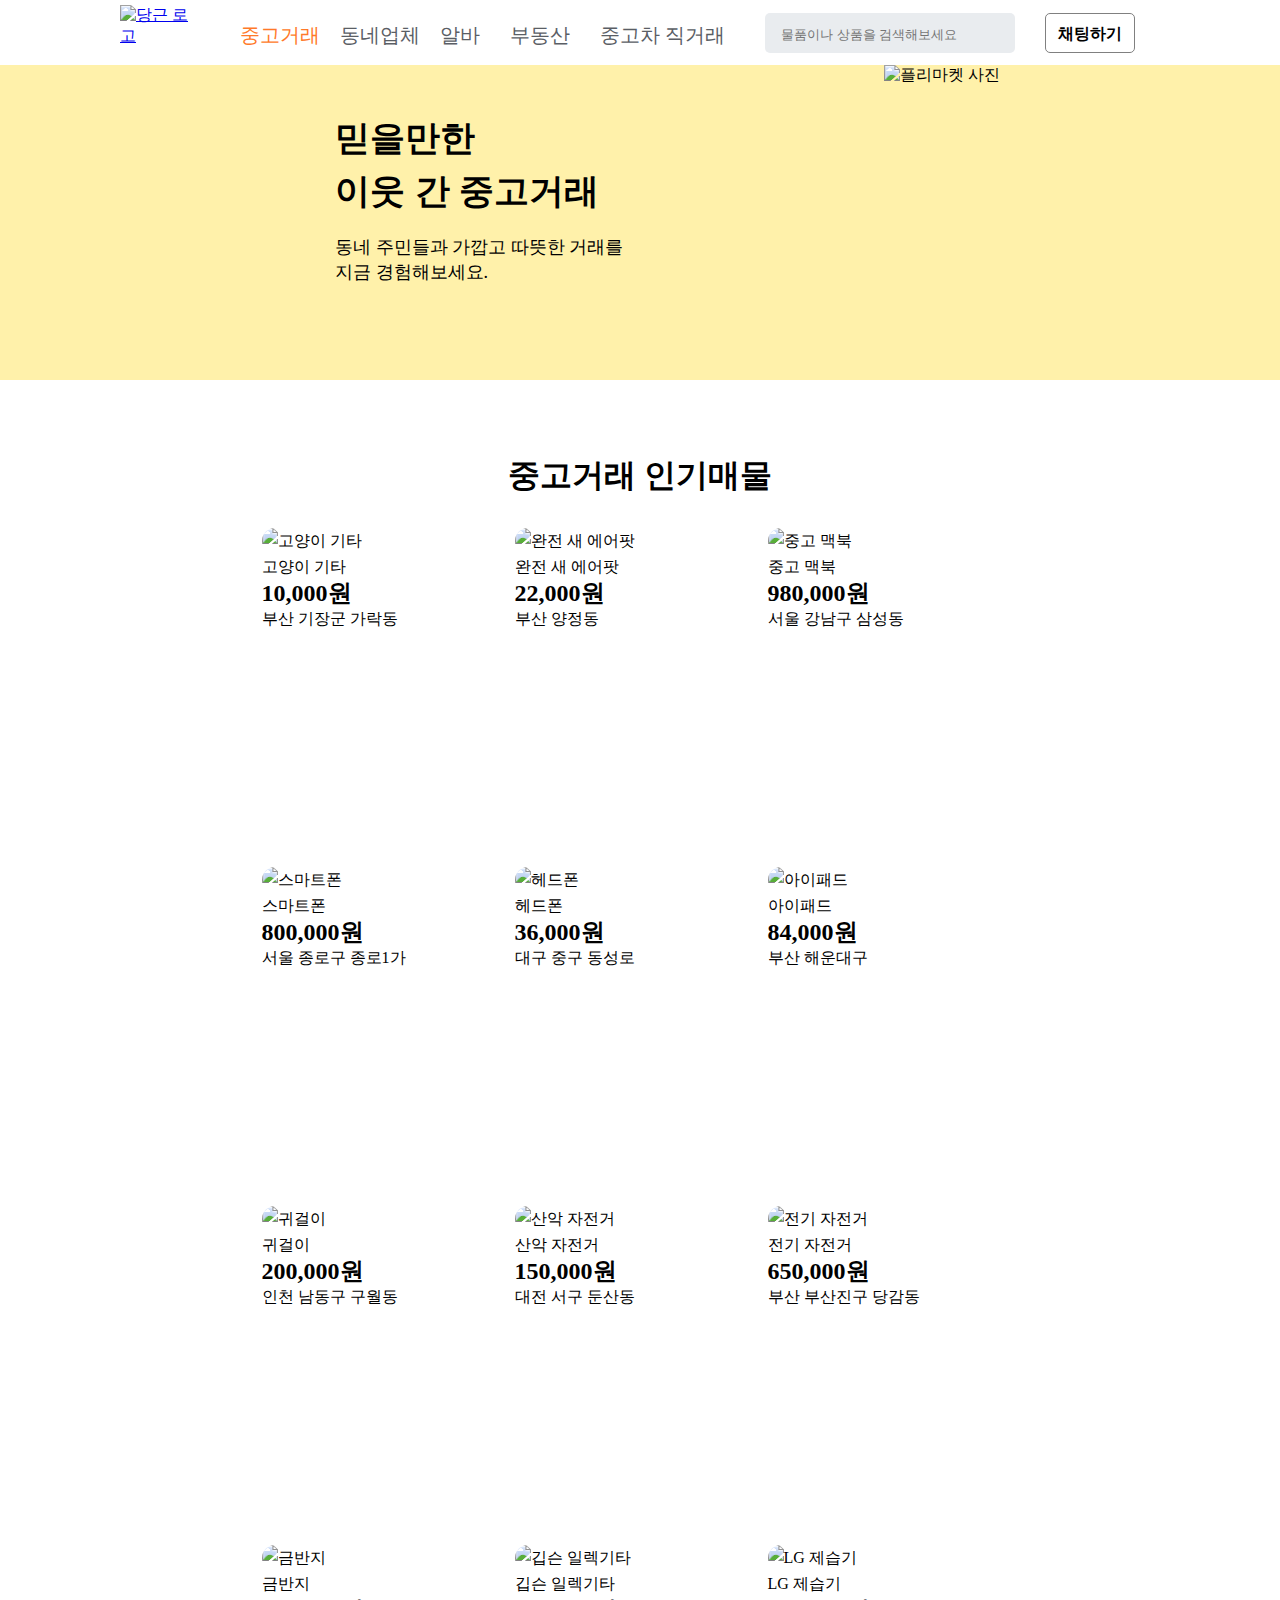
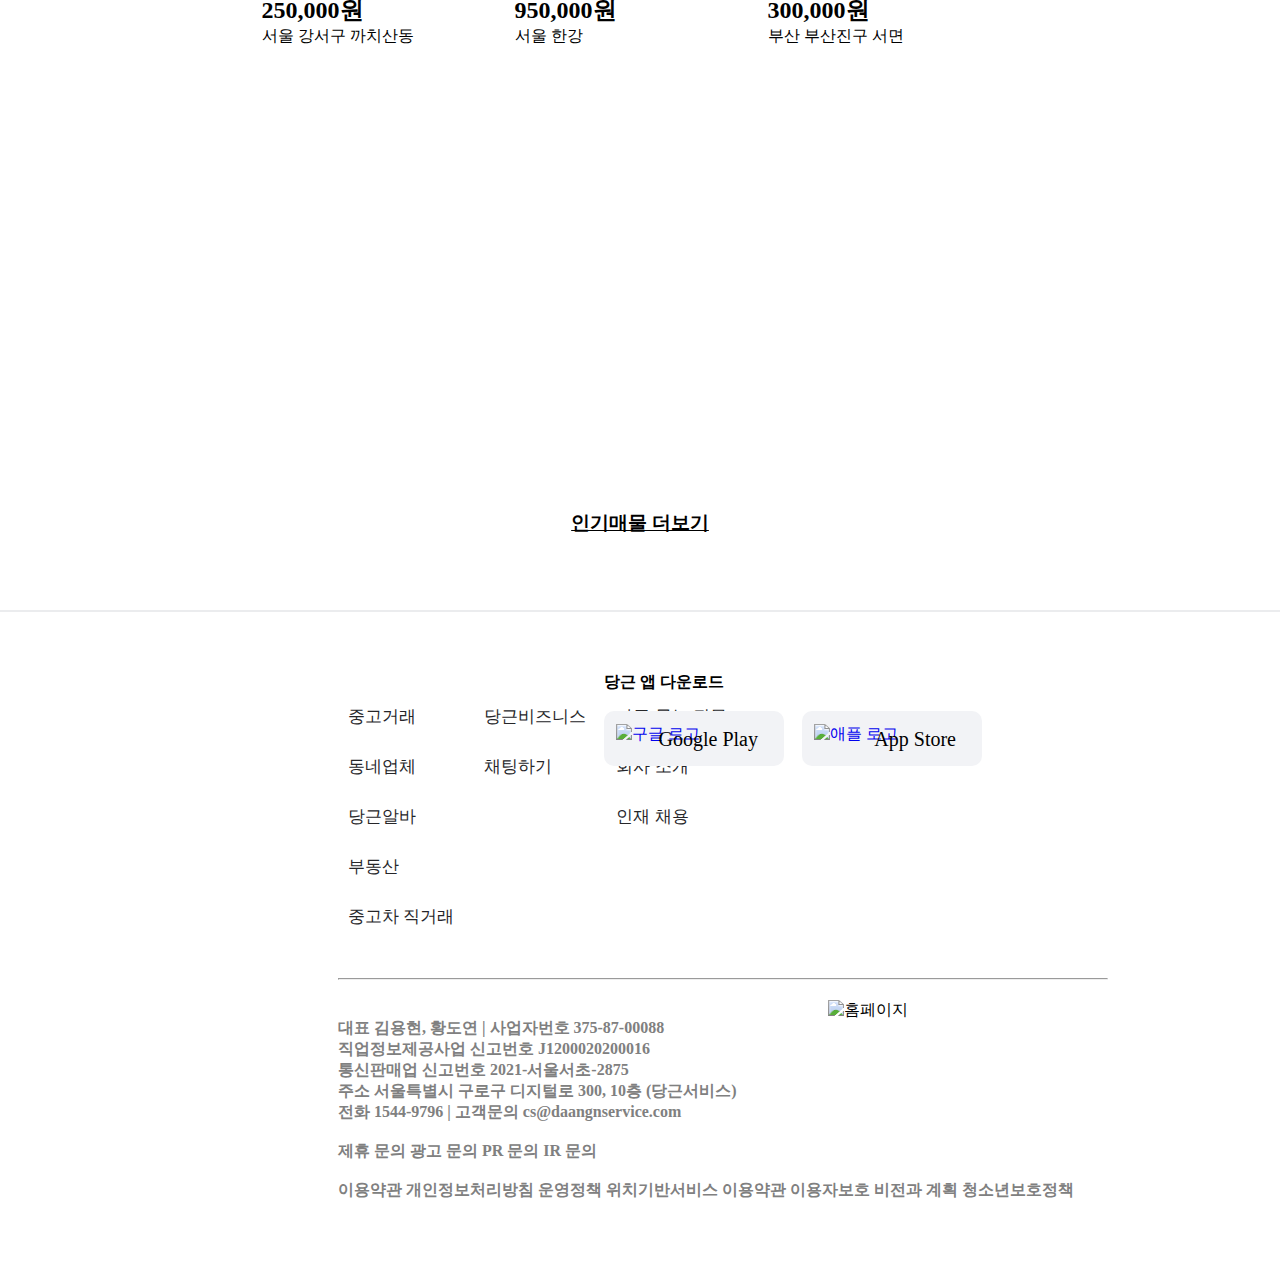
==== Web/fleamarket.html @ 8ed198dc "first commit" ====
<!DOCTYPE html>
<html lang="ko">
  <head>
    <meta charset="UTF-8" />
    <meta name="viewport" content="width=device-width, initial-scale=1.0" />
    <title>당근마켓 클론</title>
    <link rel="stylesheet" href="style.css"/>
   
  </head>
  <body>
    <header class="scroll_bar">
        <div class="header_container">
          <div class="logo">
            <a href="./index.html"><img src="../assets/daangn-clone-logo.png" alt="당근 로고" width="110px"></a>
          </div>
          
          <div class="headButton">
            <a href="./fleamarket.html"><div id="headclick6">중고거래</div></a>
            <div id="headclick2">동네업체</div>
            <div id="headclick3">알바</div>
            <div id="headclick4">부동산</div>
            <div id="headclick5">중고차 직거래</div>
          </div>

          <div class="head_chat">
            <h4>채팅하기</h4>
          </div>
          <input type="text" class="head_search" placeholder="물품이나 상품을 검색해보세요">
        </div>
      </header>

      <main>
        <div class="fleamarket_container">
            <div class="mainfleainfo">
                <div class="mainfleacontainer">
                    <h1 class="fleamarket_ibm-plex-sans-kr-regular">믿을만한<br>이웃 간 중고거래</h1>
                    <br>
                    <p class="fleamarket_p">동네 주민들과 가깝고 따뜻한 거래를<br>지금 경험해보세요.</p>
                </div>
                <div class="fleamarket_picture">
                    <img src="../assets/fleamarketpicture.jpg" alt="플리마켓 사진" width="400" height="315">
                </div>
            </div>
    
            <h1 class="fleamarket_h1">중고거래 인기매물</h1>
            
            <div class="flea_box">
              
            </div>
            <h3 class="fleamarket_h3">인기매물 더보기</h3>
        </div>
      </main>


      <hr color="#ebecee">
      <footer class="footer_d">
        <div class="footer_text">
          <div class="footer_text_div">
            <h4>당근 앱 다운로드</h4>
            <br>
            <a href="https://play.google.com/store/apps/details?id=com.towneers.www" target = "_blank">
              <section id="downloadButton-black">
                <div id="download_picture"><img src="../assets/google-logo-black.png" alt="구글 로고" width="30px" height="25px"></div>
                <div id="download_write-black">Google Play</div>
              </section>
            </a>
            <a href="https://apps.apple.com/us/app/karrot-buy-sell-locally/id1018769995" target = "_blank">
              <section id="downloadButton-black">
                <div id="download_picture"><img src="../assets/apple-logo-black.png" alt="애플 로고" width="30px" height="25px"></div>
                <div id="download_write-black">App Store</div>
              </section>
            </a>
          </div>

          <div class="footer_text_ul">
          <ul>
            <li>중고거래</li>
            <li>동네업체</li>
            <li>당근알바</li>
            <li>부동산</li>
            <li>중고차 직거래</li>
          </ul>
          <ul>
            <li>당근비즈니스</li>
            <li>채팅하기</li>
          </ul>
          <ul>
            <li>자주 묻는 질문</li>
            <li>회사 소개</li>
            <li>인재 채용</li>
          </ul>
        </div>
          <br>
          <br>
          <hr>
          <div class="footer_text_under">
            <img src="../assets/footer_picture.png" alt="홈페이지" width="280" height="55">
            <br>
            <h4>대표 김용현, 황도연 | 사업자번호 375-87-00088</h4>
            <h4>직업정보제공사업 신고번호 J1200020200016</h4>
            <h4>통신판매업 신고번호 2021-서울서초-2875</h4>
            <h4>주소 서울특별시 구로구 디지털로 300, 10층 (당근서비스)</h4>
            <h4>전화 1544-9796 | 고객문의 cs@daangnservice.com</h4>
            <br>
            <h4>제휴 문의     광고 문의     PR 문의     IR 문의</h4>
            <br>
            <h4>이용약관   개인정보처리방침   운영정책   위치기반서비스 이용약관   이용자보호 비전과 계획   청소년보호정책</h4>
          </div>
        </div>
      </footer>

      <script src="./script.js"></script>
  </body>
</html>
---- Web/style.css ----
.ibm-plex-sans-kr-regular {
  font-family: "IBM Plex Sans KR", sans-serif;
  font-weight: 650;
  font-style: normal;
  font-size : 45px;
  line-height : 1.5;
}

.fleamarket_ibm-plex-sans-kr-regular {
  font-family: "IBM Plex Sans KR", sans-serif;
  font-weight: 650;
  font-style: normal;
  font-size : 35px;
  line-height : 1.5;
}

.nanum-gothic-regular {
  font-family: "Nanum Gothic", sans-serif;
  font-style: normal;
  color : gray;
  font-size : 18px;
  line-height : 1.5;
}

.nanum-gothic-regular-orange {
  font-family: "Nanum Gothic", sans-serif;
  font-style: bolder;
  color : #FF6F0F;
  font-size : 18px;
  line-height : 1.5;
}

.head-nanum-gothic-regular {
  font-family: "Nanum Gothic", sans-serif;
  font-style: light;
  color : #868e96;
  font-size : 12px;
  line-height : 1.5;
}

.p-nanum-gothic-regular {
  font-family: "Nanum Gothic", sans-serif;
  font-style: light;
  color : #7c7c7c;
  font-size : 12px;
  line-height : 1.5;
}

* {
  margin: 0;
  padding: 0;
  box-sizing: border-box;
}

.logo {
  cursor : pointer;
  width : 70px;
}

.footer_d {
  height : 620px;
  background-color : white;
  position : relative;
}

.footer_text {
  width : 770px;
  height : 530px;
  margin : 40px 338px 0px 338px;
  
}

.footer_text_under > h4 {
  font-size : 16px;
  color : gray;
}

.footer_text_under {
  width : 770px;
  height : 200px;
  margin : 20px 0px 0px 0px;
  position : relative;
}

.footer_text_under > img {
  position : absolute;
  right : 0px;
  top : 0px
}

ul {
  padding : 40px 0px 0px 10px;
  display : inline-block;
  margin-right : 20px;
}

li {
  list-style : none;
  font-size : 17px;
  line-height : 50px;
  color : #262629;
}

footer > hr {
  width : 120px;
  border-color : #f5f5f7;
}

.container-yellow {
  position : relative;
  background-color : #FFFAE0;
  height : 760px;
}

.main-footer_hr {
  border-color : #f5f5f7;
}

.container-white {
  position : relative;
  background-color : #f9f9f9;
  height : 750px;
}

.container-green {
  position : relative;
  background-color : #f5fdeb;
  height : 750px;
  border-top-width : 2px;
  border-color : gray;
}

.container-text-white {
  position  : absolute;
  top : 245px;
  right : 300px;
}

.container-red {
  position : relative;
  background-color : #fff8f1;
  height : 750px;
}

.container-text-red {
  position  : absolute;
  top : 194px;
  left : 238px;
}

.container-text-green {
  position  : absolute;
  top : 194px;
  left : 250px;
}

header {
  background-color : white;
  height : 65px;
}

.header_container {
  position : relative;
  margin : 5px 135px 5px 120px;
}

.headButton {
  margin : 5px 135px 5px 120px;
  height : 50px;
}

#headclick {
  color : #5a5e65;
  text-align : center;
  position : absolute;
  padding : 12px 0px;
  top : 5px;
  font-size : 20px;
}

#headclick:hover {
  color : #868e96;
  cursor : pointer;
}

#headclick2:hover {
  color : #868e96;
  cursor : pointer;
}

#headclick3:hover {
  color : #868e96;
  cursor : pointer;
}

#headclick4:hover {
  color : #868e96;
  cursor : pointer;
}

#headclick5:hover {
  color : #868e96;
  cursor : pointer;
}

#headclick6:hover {
  cursor : pointer;
}

#headclick2 {
  color : #5a5e65;
  text-align : center;
  position : absolute;
  padding : 12px 0px;
  left : 220px;
  top : 5px;
  font-size : 20px;
}

#headclick3 {
  color : #5a5e65;
  text-align : center;
  position : absolute;
  padding : 12px 0px;
  left : 320px;
  top : 5px;
  font-size : 20px;
}

#headclick4 {
  color : #5a5e65;
  text-align : center;
  position : absolute;
  padding : 12px 0px;
  left : 390px;
  top : 5px;
  font-size : 20px;
}

#headclick5 {
  color : #5a5e65;
  text-align : center;
  position : absolute;
  padding : 12px 0px;
  left : 480px;
  top : 5px;
  font-size : 20px;
}

#headclick6 {
  color : #ff7929;
  text-align : center;
  position : absolute;
  padding : 12px 0px;
  top : 5px;
  font-size : 20px;

}

.scroll_bar {
  position : fixed;
  width : 100%;
  top : 0;
  z-index : 100;
}

.indexcontainer {
  height : 3760px;
}

#text-box {
  padding-left : 205px;
  padding-top : 284px;
  
}

.mascot {
  position : absolute;
  bottom : 0;
  right : 45px;
  top : 1px;

}

#downloadButton {
  position : relative;
  width : 180px;
  height : 55px;
  background-color : #FF6F0F;
  border-radius : 10px;
  float : left;
  margin-right : 18px; 
}

#downloadButton-black {
  position : relative;
  width : 180px;
  height : 55px;
  background-color : #f2f3f6;
  border-radius : 10px;
  float : left;
  margin-right : 18px; 
}

#download_picture {
  padding : 13px 0px 0px 12px;
}

#download_write {
  font-size : 20px;
  text-align : center;
  color : white;
  position : absolute;
  top : 17px;
  right : 26px;
}

#download_write-black {
  font-size : 20px;
  text-align : center;
  color : black;
  position : absolute;
  top : 17px;
  right : 26px;
}

.mainfleainfo {
  background-color : #FFF1AA;
  height: 380px;
  position : relative;
}

.mainfleacontainer {
  margin : 0px 335px 0px 335px;
  height : 315px;
  padding : 112px 0px 100px 0px;
}

.fleamarket_p {
  font-size : 18px;
  line-height : 1.4;
}

.fleamarket_picture {
  position : absolute;
  top : 65px;
  right : 280px
}

.fleamarket_h1 {
  text-align : center;
  padding : 74px 0px 0px 0px;
}

.fleamarket_h3 {
  text-align : center;
  padding : 10px 0px 0px 0px;
  text-decoration : underline;
}

.fleamarket_container {
  height : 2210px;
}

.head_chat {
  border-radius : 5px;
  border : 1.2px solid gray;
  width : 90px;
  height : 40px;
  text-align : center;
  padding : 10px 0px 0px 0px;
  position : absolute;
  right : 10px;
  top : 8px;
}

.head_search {
  border-radius : 5px;
  background-color : #e9ecef;
  width : 250px;
  height : 40px;
  text-align : left;
  padding : 2px 0px 0px 16px;
  position : absolute;
  right : 130px;
  top : 8px;
  border-width : 0px;

}

.main_tmpPicture {
  position : relative;
  height : 750px;
  width: 655px;
  top : 38px;
  left : 180px

}

.main_supportPicture {
  position : relative;
  height : 750px;
  width: 655px;
  top : 38px;
  left : 200px

}

#grayButton {
  background-color : #E9ECEF;
  width : 110px;
  height : 48px;
  border-radius : 7px;
  text-align : center;
  padding : 14px 0px 0px 0px;
  display : inline-block;
}

#grayButton2 {
  background-color : #E9ECEF;
  width : 190px;
  height : 48px;
  border-radius : 7px;
  text-align : center;
  padding : 14px 0px 0px 0px;
  display : inline-block;
  margin-left : 10px;
}

#grayButton3 {
  background-color : #E9ECEF;
  width : 160px;
  height : 48px;
  border-radius : 7px;
  text-align : center;
  padding : 14px 0px 0px 0px;
  display : inline-block;
}

.main_vPicture {
  position : absolute;
  height : 750px;
  width: 655px;
  top : 30px;
  right : 190px;
}

#village_info {
  width : 120px;
  height : 150px;
  display : inline-block;
}

#village_info_left {
  width : 120px;
  height : 150px;
  display : inline-block;
  margin-left : 10px;
}

#village_text {
  padding-top : 8px;
  padding-left : 3px;
}

.footer_text_ul {
  display: flex;
}

.footer_text_div {
  position : absolute;
  top : 20px;
  right : 280px;
}

.flea_box {
  width : 757px;
  height : 1542px;
  margin : 30px auto;
}

.item {
  display : inline-block;
  margin-right : 26px;
  width : 223px;
  height : 339px;
  line-height : 26px
}
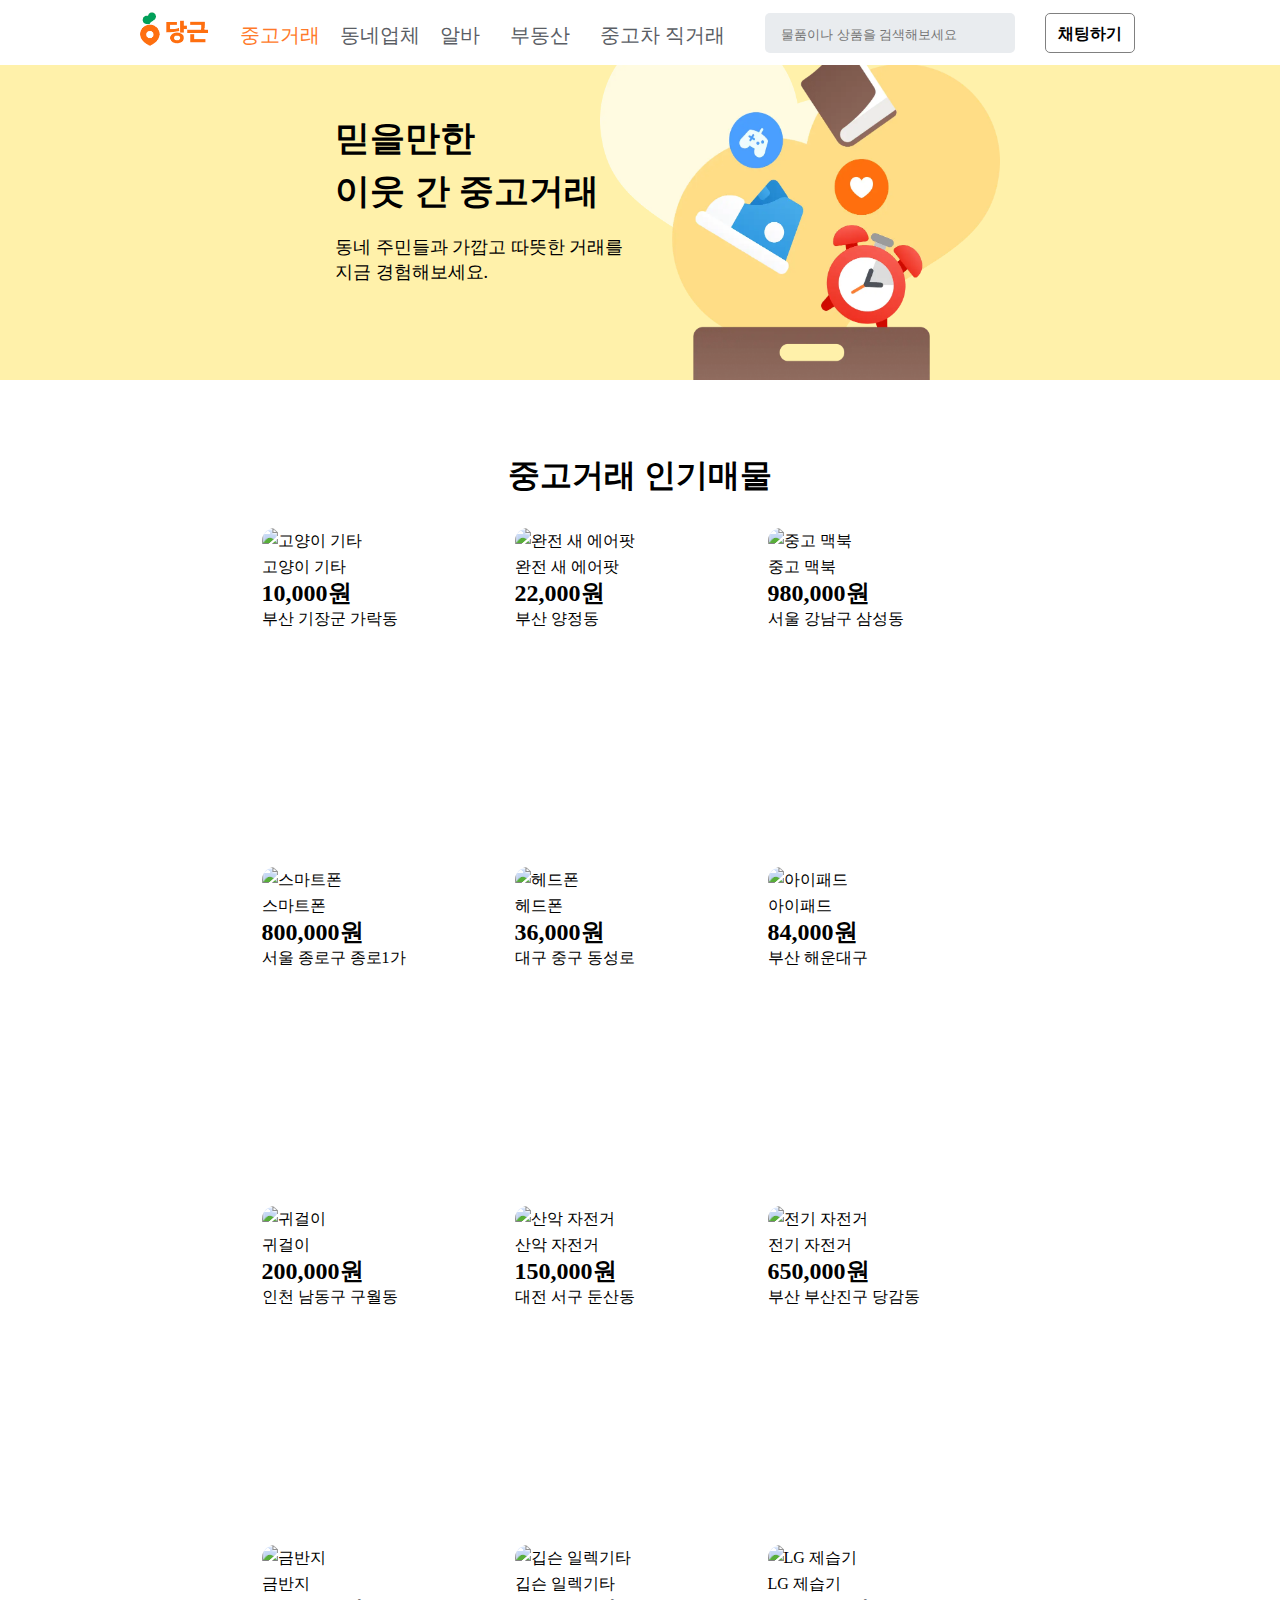
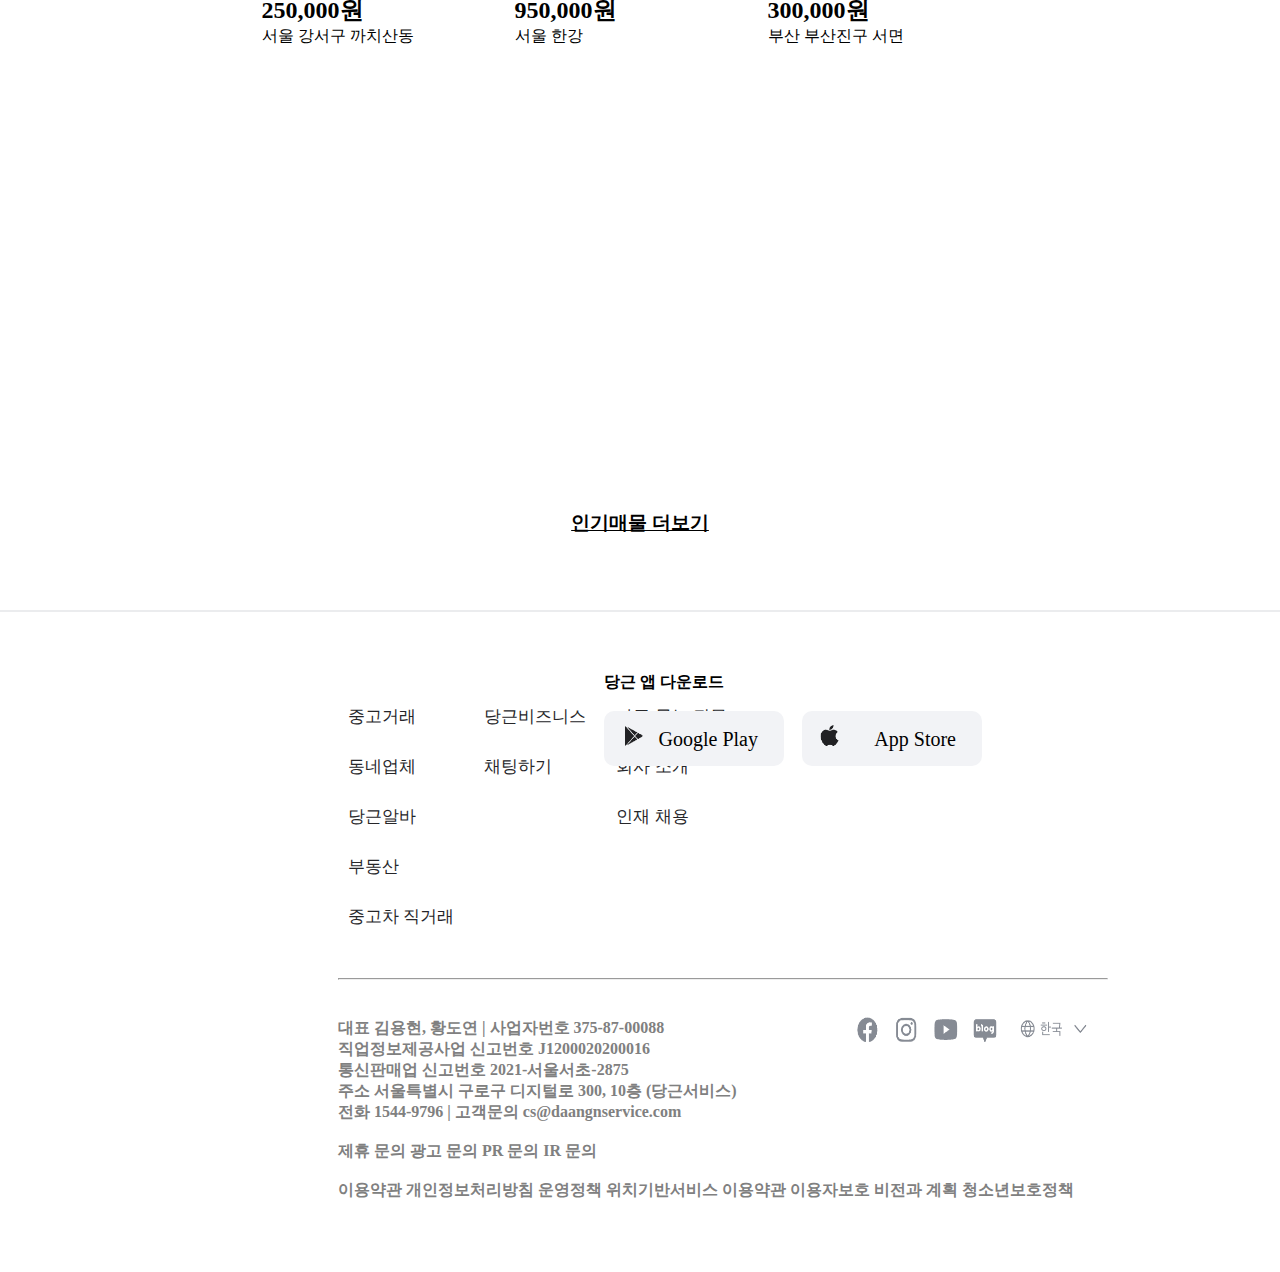
==== commit b8ba09e8: "Fix : 사진 url 변경" ====
--- a/Web/fleamarket.html
+++ b/Web/fleamarket.html
@@ -11,7 +11,7 @@
     <header class="scroll_bar">
         <div class="header_container">
           <div class="logo">
-            <a href="./index.html"><img src="../assets/daangn-clone-logo.png" alt="당근 로고" width="110px"></a>
+            <a href="./index.html"><img src="../picture/daangn-clone-logo.png" alt="당근 로고" width="110px"></a>
           </div>
           
           <div class="headButton">
@@ -38,7 +38,7 @@
                     <p class="fleamarket_p">동네 주민들과 가깝고 따뜻한 거래를<br>지금 경험해보세요.</p>
                 </div>
                 <div class="fleamarket_picture">
-                    <img src="../assets/fleamarketpicture.jpg" alt="플리마켓 사진" width="400" height="315">
+                    <img src="../picture/fleamarketpicture.jpg" alt="플리마켓 사진" width="400" height="315">
                 </div>
             </div>
     
@@ -60,13 +60,13 @@
             <br>
             <a href="https://play.google.com/store/apps/details?id=com.towneers.www" target = "_blank">
               <section id="downloadButton-black">
-                <div id="download_picture"><img src="../assets/google-logo-black.png" alt="구글 로고" width="30px" height="25px"></div>
+                <div id="download_picture"><img src="../picture/google-logo-black.png" alt="구글 로고" width="30px" height="25px"></div>
                 <div id="download_write-black">Google Play</div>
               </section>
             </a>
             <a href="https://apps.apple.com/us/app/karrot-buy-sell-locally/id1018769995" target = "_blank">
               <section id="downloadButton-black">
-                <div id="download_picture"><img src="../assets/apple-logo-black.png" alt="애플 로고" width="30px" height="25px"></div>
+                <div id="download_picture"><img src="../picture/apple-logo-black.png" alt="애플 로고" width="30px" height="25px"></div>
                 <div id="download_write-black">App Store</div>
               </section>
             </a>
@@ -94,7 +94,7 @@
           <br>
           <hr>
           <div class="footer_text_under">
-            <img src="../assets/footer_picture.png" alt="홈페이지" width="280" height="55">
+            <img src="../picture/footer_picture.png" alt="홈페이지" width="280" height="55">
             <br>
             <h4>대표 김용현, 황도연 | 사업자번호 375-87-00088</h4>
             <h4>직업정보제공사업 신고번호 J1200020200016</h4>
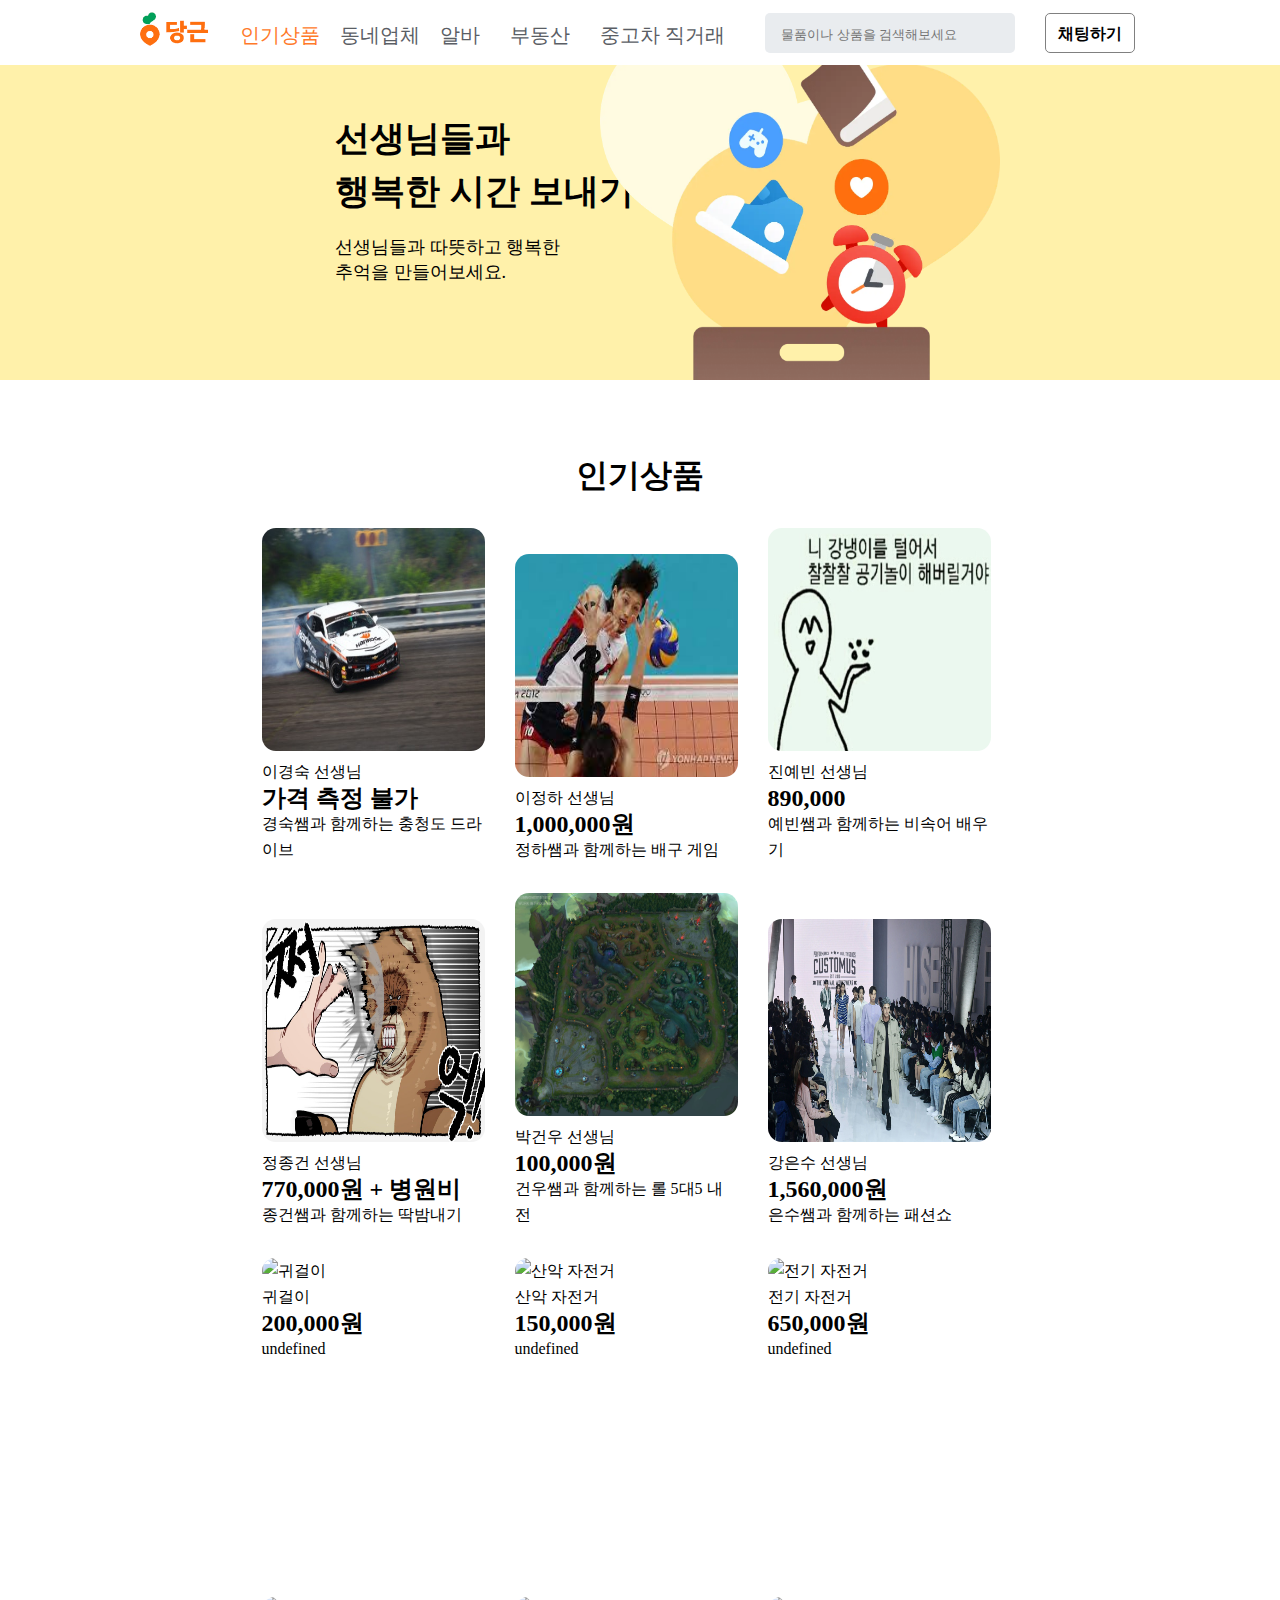
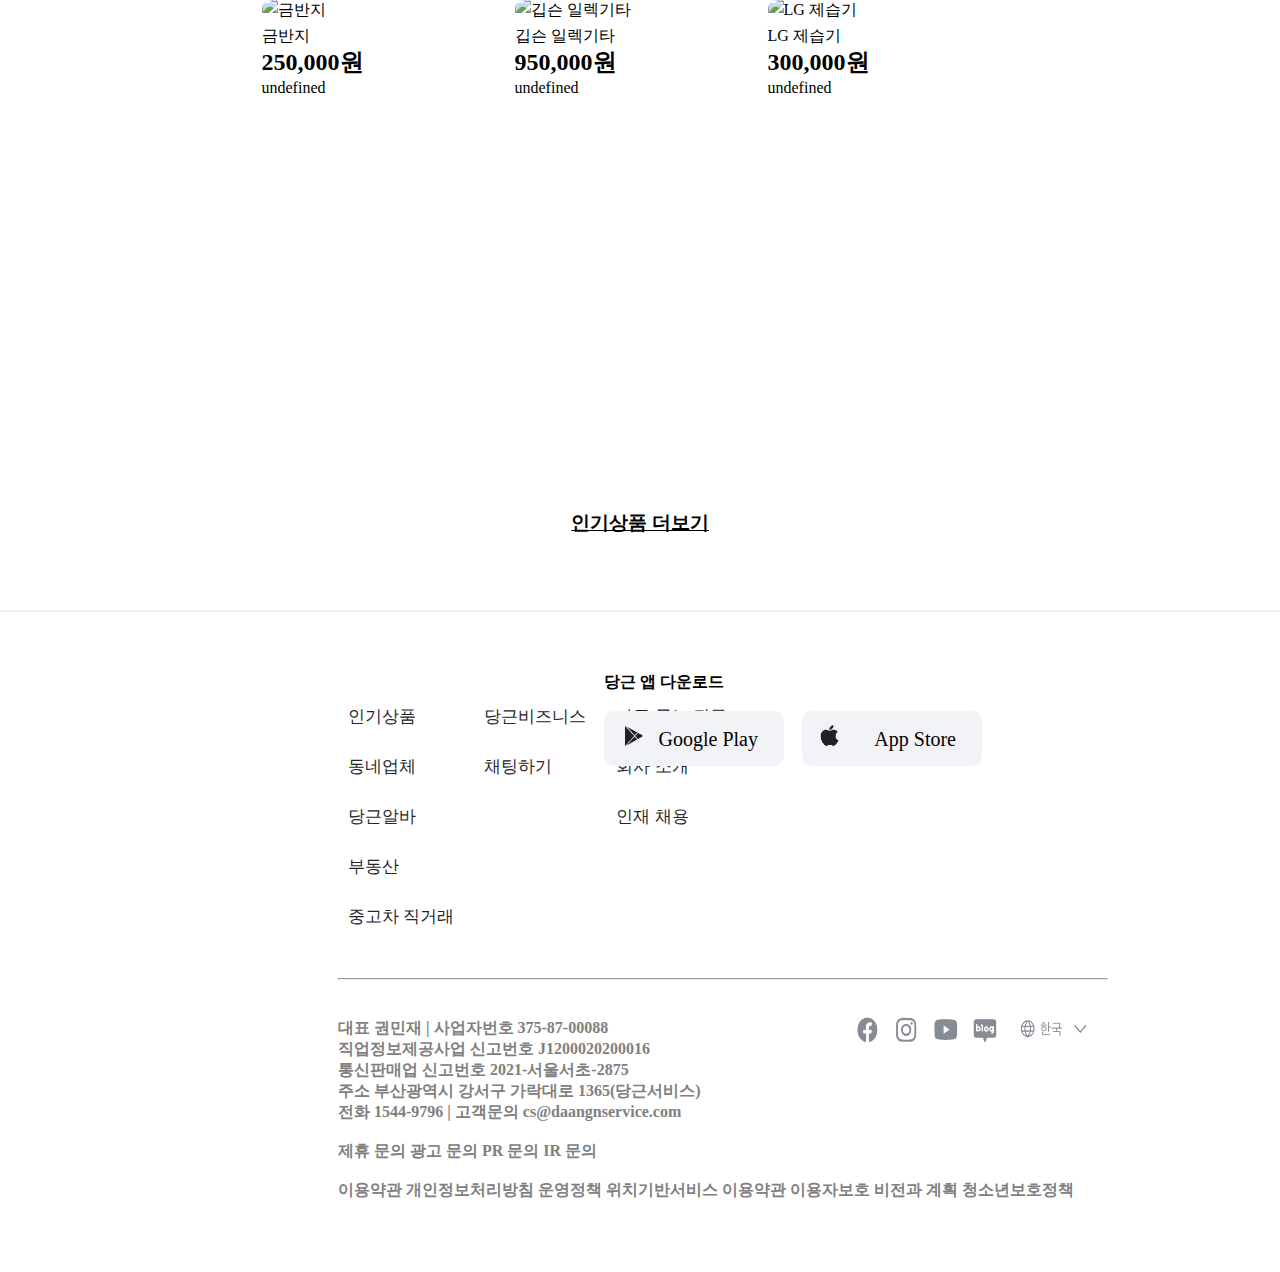
==== commit 97fa2fbd: "Feat : josn 에 사진 추가" ====
--- a/Web/fleamarket.html
+++ b/Web/fleamarket.html
@@ -15,7 +15,7 @@
           </div>
           
           <div class="headButton">
-            <a href="./fleamarket.html"><div id="headclick6">중고거래</div></a>
+            <a href="./fleamarket.html"><div id="headclick6">인기상품</div></a>
             <div id="headclick2">동네업체</div>
             <div id="headclick3">알바</div>
             <div id="headclick4">부동산</div>
@@ -33,21 +33,21 @@
         <div class="fleamarket_container">
             <div class="mainfleainfo">
                 <div class="mainfleacontainer">
-                    <h1 class="fleamarket_ibm-plex-sans-kr-regular">믿을만한<br>이웃 간 중고거래</h1>
+                    <h1 class="fleamarket_ibm-plex-sans-kr-regular">선생님들과<br>행복한 시간 보내기</h1>
                     <br>
-                    <p class="fleamarket_p">동네 주민들과 가깝고 따뜻한 거래를<br>지금 경험해보세요.</p>
+                    <p class="fleamarket_p">선생님들과 따뜻하고 행복한<br>추억을 만들어보세요.</p>
                 </div>
                 <div class="fleamarket_picture">
                     <img src="../picture/fleamarketpicture.jpg" alt="플리마켓 사진" width="400" height="315">
                 </div>
             </div>
     
-            <h1 class="fleamarket_h1">중고거래 인기매물</h1>
+            <h1 class="fleamarket_h1">인기상품</h1>
             
             <div class="flea_box">
               
             </div>
-            <h3 class="fleamarket_h3">인기매물 더보기</h3>
+            <h3 class="fleamarket_h3">인기상품 더보기</h3>
         </div>
       </main>
 
@@ -74,7 +74,7 @@
 
           <div class="footer_text_ul">
           <ul>
-            <li>중고거래</li>
+            <li>인기상품</li>
             <li>동네업체</li>
             <li>당근알바</li>
             <li>부동산</li>
@@ -96,10 +96,10 @@
           <div class="footer_text_under">
             <img src="../picture/footer_picture.png" alt="홈페이지" width="280" height="55">
             <br>
-            <h4>대표 김용현, 황도연 | 사업자번호 375-87-00088</h4>
+            <h4>대표 권민재 | 사업자번호 375-87-00088</h4>
             <h4>직업정보제공사업 신고번호 J1200020200016</h4>
             <h4>통신판매업 신고번호 2021-서울서초-2875</h4>
-            <h4>주소 서울특별시 구로구 디지털로 300, 10층 (당근서비스)</h4>
+            <h4>주소 부산광역시 강서구 가락대로 1365(당근서비스)</h4>
             <h4>전화 1544-9796 | 고객문의 cs@daangnservice.com</h4>
             <br>
             <h4>제휴 문의     광고 문의     PR 문의     IR 문의</h4>
